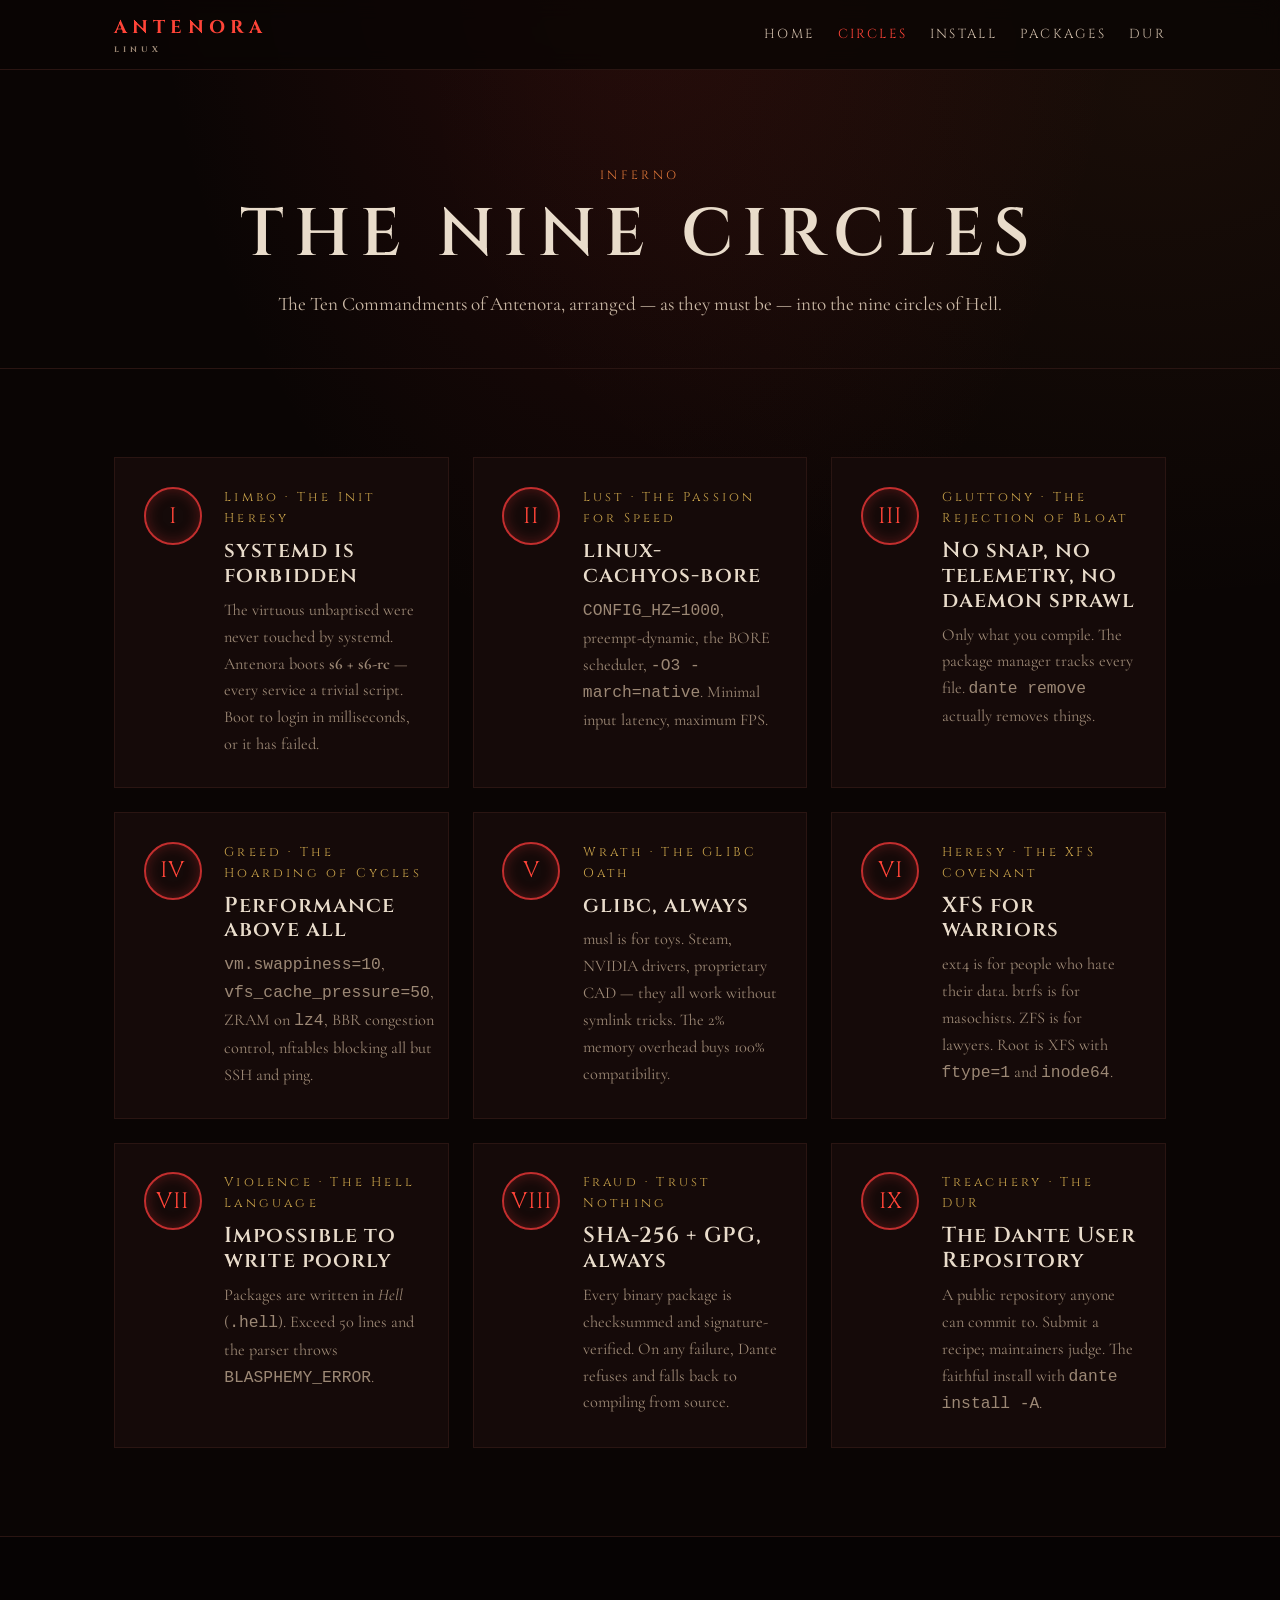
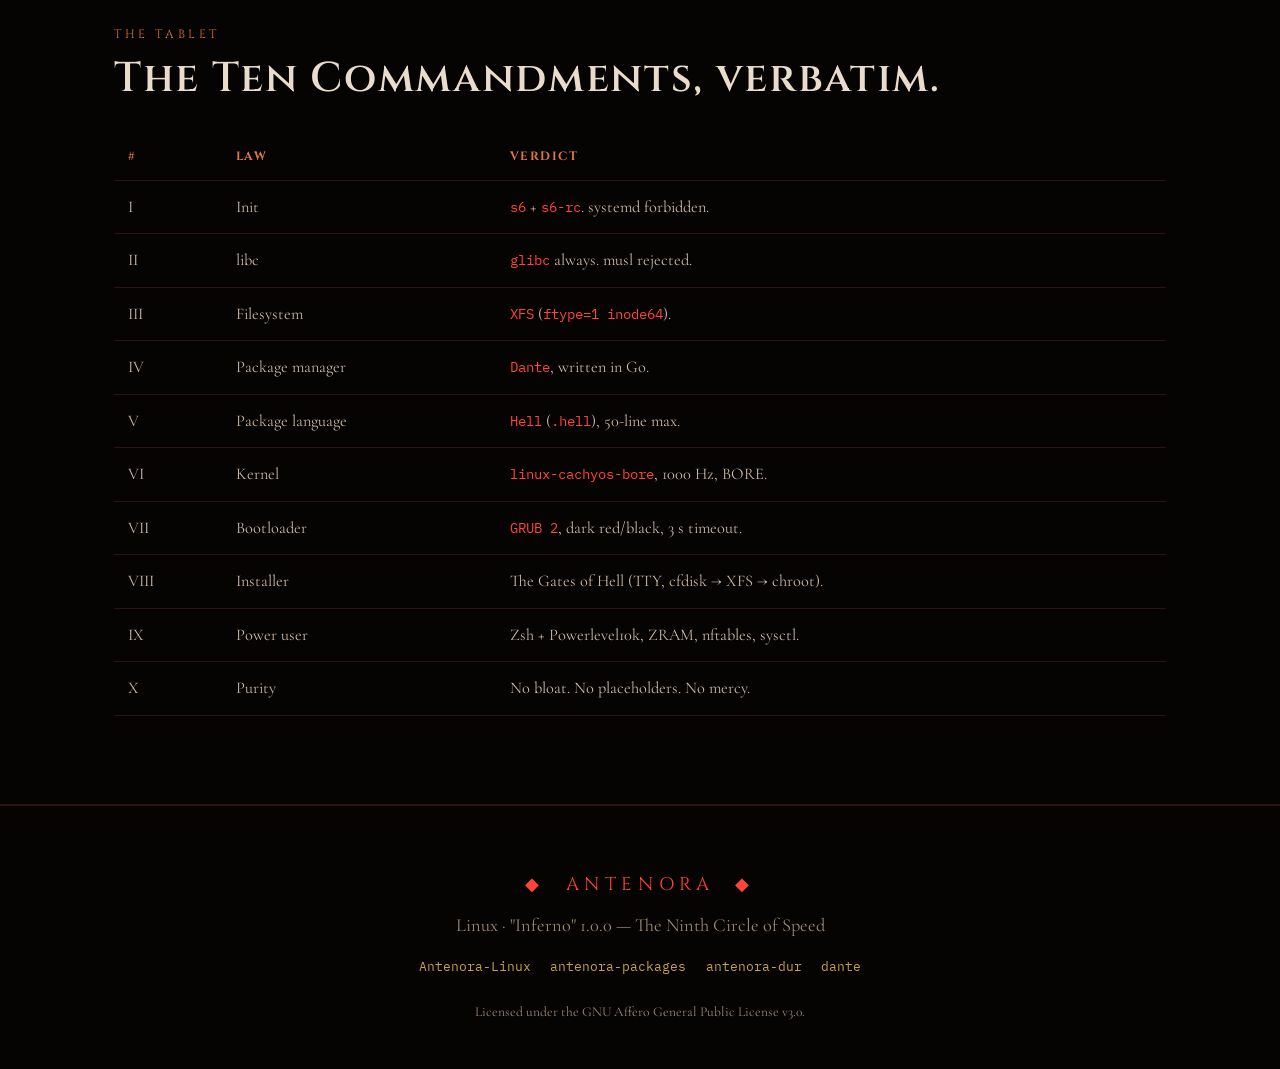
==== docs/circles.html @ 0f2cb162 "Add the Antenora website — a descent through the Inferno - Five-page static site themed on Dante's I" ====
<!doctype html>
<html lang="en">
<head>
  <meta charset="utf-8">
  <meta name="viewport" content="width=device-width, initial-scale=1">
  <title>The Nine Circles — Antenora Linux</title>
  <meta name="description" content="Antenora's philosophy, mapped to the nine circles of Dante's Inferno: s6, glibc, XFS, and the Dante package manager.">
  <link rel="preconnect" href="https://fonts.googleapis.com">
  <link rel="preconnect" href="https://fonts.gstatic.com" crossorigin>
  <link href="https://fonts.googleapis.com/css2?family=Cinzel:wght@400;600;700&family=Cormorant+Garamond:ital,wght@0,400;0,500;1,400&family=IBM+Plex+Mono:wght@400;500&display=swap" rel="stylesheet">
  <link rel="stylesheet" href="style.css">
  <link rel="icon" href="favicon.png" type="image/png">
</head>
<body>

<nav>
  <div class="nav-inner">
    <a class="brand" href="index.html">Antenora<small>Linux</small></a>
    <div class="nav-links">
      <a href="index.html">Home</a>
      <a href="circles.html" class="active">Circles</a>
      <a href="install.html">Install</a>
      <a href="packages.html">Packages</a>
      <a href="dur.html">DUR</a>
    </div>
  </div>
</nav>

<header class="page-hero">
  <div class="container">
    <div class="eyebrow">Inferno</div>
    <h1>THE NINE CIRCLES</h1>
    <p>The Ten Commandments of Antenora, arranged — as they must be — into the nine circles of Hell.</p>
  </div>
</header>

<section>
  <div class="container">
    <div class="grid two">
      <div class="card circle reveal">
        <div class="ring">I</div>
        <div>
          <div class="num">Limbo · The Init Heresy</div>
          <h3>systemd is forbidden</h3>
          <p>The virtuous unbaptised were never touched by systemd. Antenora boots <strong>s6 + s6-rc</strong> — every service a trivial script. Boot to login in milliseconds, or it has failed.</p>
        </div>
      </div>
      <div class="card circle reveal">
        <div class="ring">II</div>
        <div>
          <div class="num">Lust · The Passion for Speed</div>
          <h3>linux-cachyos-bore</h3>
          <p><code>CONFIG_HZ=1000</code>, preempt-dynamic, the BORE scheduler, <code>-O3 -march=native</code>. Minimal input latency, maximum FPS.</p>
        </div>
      </div>
      <div class="card circle reveal">
        <div class="ring">III</div>
        <div>
          <div class="num">Gluttony · The Rejection of Bloat</div>
          <h3>No snap, no telemetry, no daemon sprawl</h3>
          <p>Only what you compile. The package manager tracks every file. <code>dante remove</code> actually removes things.</p>
        </div>
      </div>
      <div class="card circle reveal">
        <div class="ring">IV</div>
        <div>
          <div class="num">Greed · The Hoarding of Cycles</div>
          <h3>Performance above all</h3>
          <p><code>vm.swappiness=10</code>, <code>vfs_cache_pressure=50</code>, ZRAM on <code>lz4</code>, BBR congestion control, nftables blocking all but SSH and ping.</p>
        </div>
      </div>
      <div class="card circle reveal">
        <div class="ring">V</div>
        <div>
          <div class="num">Wrath · The GLIBC Oath</div>
          <h3>glibc, always</h3>
          <p>musl is for toys. Steam, NVIDIA drivers, proprietary CAD — they all work without symlink tricks. The 2% memory overhead buys 100% compatibility.</p>
        </div>
      </div>
      <div class="card circle reveal">
        <div class="ring">VI</div>
        <div>
          <div class="num">Heresy · The XFS Covenant</div>
          <h3>XFS for warriors</h3>
          <p>ext4 is for people who hate their data. btrfs is for masochists. ZFS is for lawyers. Root is XFS with <code>ftype=1</code> and <code>inode64</code>.</p>
        </div>
      </div>
      <div class="card circle reveal">
        <div class="ring">VII</div>
        <div>
          <div class="num">Violence · The Hell Language</div>
          <h3>Impossible to write poorly</h3>
          <p>Packages are written in <em>Hell</em> (<code>.hell</code>). Exceed 50 lines and the parser throws <code>BLASPHEMY_ERROR</code>.</p>
        </div>
      </div>
      <div class="card circle reveal">
        <div class="ring">VIII</div>
        <div>
          <div class="num">Fraud · Trust Nothing</div>
          <h3>SHA-256 + GPG, always</h3>
          <p>Every binary package is checksummed and signature-verified. On any failure, Dante refuses and falls back to compiling from source.</p>
        </div>
      </div>
      <div class="card circle reveal">
        <div class="ring">IX</div>
        <div>
          <div class="num">Treachery · The DUR</div>
          <h3>The Dante User Repository</h3>
          <p>A public repository anyone can commit to. Submit a recipe; maintainers judge. The faithful install with <code>dante install -A</code>.</p>
        </div>
      </div>
    </div>
  </div>
</section>

<section class="alt">
  <div class="container">
    <div class="eyebrow">The Tablet</div>
    <h2 class="reveal">The Ten Commandments, verbatim.</h2>
    <table style="margin-top:2rem">
      <thead><tr><th>#</th><th>Law</th><th>Verdict</th></tr></thead>
      <tbody>
        <tr><td>I</td><td>Init</td><td><code>s6</code> + <code>s6-rc</code>. systemd forbidden.</td></tr>
        <tr><td>II</td><td>libc</td><td><code>glibc</code> always. musl rejected.</td></tr>
        <tr><td>III</td><td>Filesystem</td><td><code>XFS</code> (<code>ftype=1 inode64</code>).</td></tr>
        <tr><td>IV</td><td>Package manager</td><td><code>Dante</code>, written in Go.</td></tr>
        <tr><td>V</td><td>Package language</td><td><code>Hell</code> (<code>.hell</code>), 50-line max.</td></tr>
        <tr><td>VI</td><td>Kernel</td><td><code>linux-cachyos-bore</code>, 1000&nbsp;Hz, BORE.</td></tr>
        <tr><td>VII</td><td>Bootloader</td><td><code>GRUB 2</code>, dark red/black, 3&nbsp;s timeout.</td></tr>
        <tr><td>VIII</td><td>Installer</td><td>The Gates of Hell (TTY, cfdisk → XFS → chroot).</td></tr>
        <tr><td>IX</td><td>Power user</td><td>Zsh + Powerlevel10k, ZRAM, nftables, sysctl.</td></tr>
        <tr><td>X</td><td>Purity</td><td>No bloat. No placeholders. No mercy.</td></tr>
      </tbody>
    </table>
  </div>
</section>

<footer>
  <div class="container">
    <div style="font-family:var(--display); letter-spacing:.3em; color:var(--red-bright)">◆ &nbsp;ANTENORA&nbsp; ◆</div>
    <p style="margin-top:.6rem; color:var(--muted)">Linux · "Inferno" 1.0.0 — The Ninth Circle of Speed</p>
    <div class="repos">
      <a href="https://github.com/AstralZX/Antenora-Linux">Antenora-Linux</a>
      <a href="https://github.com/AstralZX/antenora-packages">antenora-packages</a>
      <a href="https://github.com/AstralZX/antenora-dur">antenora-dur</a>
      <a href="https://github.com/AstralZX/dante">dante</a>
    </div>
    <p class="legal">Licensed under the GNU Affero General Public License v3.0.</p>
  </div>
</footer>

<script src="main.js"></script>
</body>
</html>
---- docs/style.css ----
/* =========================================================================
   ANTENORA — The Ninth Circle of Speed
   A descent through Dante's Inferno, rendered in CSS.
   ========================================================================= */

:root {
  --bg: #0a0504;
  --bg-deep: #060303;
  --surface: #150a09;
  --surface-2: #1c0e0c;
  --line: #2a1512;
  --red: #c22e2e;
  --red-bright: #ff4438;
  --red-deep: #7c1d1d;
  --ember: #e0783a;
  --gold: #c8a24a;
  --ink: #e9dccb;
  --ink-dim: #cbb9a6;
  --muted: #9c8875;
  --serif: "Cormorant Garamond", "Georgia", serif;
  --display: "Cinzel", "Trajan Pro", serif;
  --mono: "IBM Plex Mono", "SFMono-Regular", "Menlo", monospace;
  --maxw: 1100px;
}

* { margin: 0; padding: 0; box-sizing: border-box; }

html { scroll-behavior: smooth; }

body {
  background: var(--bg);
  color: var(--ink);
  font-family: var(--serif);
  font-size: 1.15rem;
  line-height: 1.65;
  -webkit-font-smoothing: antialiased;
  background-image:
    radial-gradient(ellipse at 50% -20%, rgba(194,46,46,.16), transparent 55%),
    radial-gradient(ellipse at 90% 10%, rgba(224,120,58,.07), transparent 45%);
  background-attachment: fixed;
}

::selection { background: var(--red); color: #fff; }

a { color: var(--gold); text-decoration: none; }
a:hover { color: var(--ember); }

h1, h2, h3, h4 { font-family: var(--display); font-weight: 600; color: var(--ink); line-height: 1.15; }
h2 { font-size: clamp(1.8rem, 3.5vw, 2.6rem); letter-spacing: .04em; }
h3 { font-size: 1.35rem; letter-spacing: .05em; }

.container { max-width: var(--maxw); margin: 0 auto; padding: 0 1.5rem; }

/* ---- Nav ----------------------------------------------------------------- */
nav {
  position: sticky; top: 0; z-index: 50;
  background: rgba(10,5,4,.82);
  backdrop-filter: blur(10px);
  border-bottom: 1px solid var(--line);
}
.nav-inner { display: flex; align-items: center; gap: 1.75rem; max-width: var(--maxw); margin: 0 auto; padding: .8rem 1.5rem; }
.brand { font-family: var(--display); font-weight: 700; font-size: 1.15rem; letter-spacing: .28em; color: var(--red-bright); text-transform: uppercase; white-space: nowrap; }
.brand small { display: block; font-size: .5rem; letter-spacing: .5em; color: var(--muted); }
.nav-links { display: flex; gap: 1.4rem; margin-left: auto; }
.nav-links a { font-family: var(--display); font-size: .82rem; letter-spacing: .18em; text-transform: uppercase; color: var(--ink-dim); }
.nav-links a:hover { color: var(--ember); }
.nav-links a.active { color: var(--red-bright); }

/* ---- Hero ----------------------------------------------------------------- */
.hero {
  position: relative; min-height: 92vh;
  display: flex; align-items: center; justify-content: center; text-align: center;
  overflow: hidden;
}
#embers { position: absolute; inset: 0; width: 100%; height: 100%; }
.hero-inner { position: relative; z-index: 2; padding: 4rem 1.5rem; }
.hero .invocation { font-family: var(--display); letter-spacing: .55em; text-transform: uppercase; color: var(--red-bright); font-size: clamp(.85rem, 1.8vw, 1.15rem); margin-bottom: .6rem; }
.hero h1 {
  font-size: clamp(3rem, 11vw, 8rem);
  letter-spacing: .18em;
  font-weight: 700;
  background: linear-gradient(180deg, #f4e7d8 0%, #c22e2e 55%, #7c1d1d 100%);
  -webkit-background-clip: text; background-clip: text; color: transparent;
}
.hero .subtitle { font-size: clamp(1rem, 2.2vw, 1.35rem); color: var(--ink-dim); font-style: italic; margin-top: .4rem; }
.crest { color: var(--red-bright); font-family: var(--mono); font-size: clamp(.5rem, 1.4vw, .78rem); line-height: 1.05; margin: 2rem auto; text-shadow: 0 0 14px rgba(255,68,56,.55); white-space: pre; display: inline-block; }
.cta-row { display: flex; gap: 1rem; justify-content: center; flex-wrap: wrap; margin-top: 1.5rem; }
.btn {
  font-family: var(--display); letter-spacing: .16em; text-transform: uppercase;
  font-size: .85rem; padding: .85rem 1.8rem; border: 1px solid var(--red);
  color: var(--ink); transition: all .25s ease; cursor: pointer; display: inline-block;
}
.btn.primary { background: var(--red); border-color: var(--red); color: #120505; font-weight: 700; }
.btn.primary:hover { background: var(--red-bright); border-color: var(--red-bright); box-shadow: 0 0 24px rgba(255,68,56,.45); }
.btn.ghost:hover { border-color: var(--ember); color: var(--ember); box-shadow: 0 0 18px rgba(224,120,58,.25); }
.scroll-hint { position: absolute; bottom: 1.4rem; left: 50%; transform: translateX(-50%); color: var(--muted); font-family: var(--display); font-size: .7rem; letter-spacing: .3em; animation: bob 2.2s infinite; }
@keyframes bob { 0%,100% { transform: translate(-50%,0); } 50% { transform: translate(-50%,8px); } }

/* ---- Sections -------------------------------------------------------------- */
section { padding: 5.5rem 0; }
section.alt { background: var(--bg-deep); border-top: 1px solid var(--line); border-bottom: 1px solid var(--line); }
.eyebrow { font-family: var(--display); letter-spacing: .3em; text-transform: uppercase; font-size: .75rem; color: var(--ember); margin-bottom: .6rem; }
.lede { max-width: 42rem; color: var(--ink-dim); font-size: 1.25rem; }

/* quote strip */
.quote-strip { text-align: center; padding: 3.5rem 0; }
.quote-strip blockquote { font-size: clamp(1.3rem, 3vw, 2rem); font-style: italic; color: var(--ink); max-width: 52rem; margin: 0 auto; }
.quote-strip cite { display: block; margin-top: 1rem; font-family: var(--display); font-style: normal; font-size: .8rem; letter-spacing: .25em; text-transform: uppercase; color: var(--muted); }

/* cards */
.grid { display: grid; gap: 1.5rem; }
.grid.two { grid-template-columns: repeat(auto-fit, minmax(280px, 1fr)); }
.grid.three { grid-template-columns: repeat(auto-fit, minmax(240px, 1fr)); }
.card {
  background: var(--surface); border: 1px solid var(--line); padding: 1.8rem;
  transition: transform .25s ease, border-color .25s ease, box-shadow .25s ease;
}
.card:hover { transform: translateY(-4px); border-color: var(--red); box-shadow: 0 12px 34px rgba(194,46,46,.22); }
.card .num { font-family: var(--display); font-size: .8rem; letter-spacing: .25em; color: var(--gold); }
.card h3 { margin: .6rem 0 .5rem; }
.card p { color: var(--muted); font-size: 1.02rem; }

/* circles */
.circle { display: flex; gap: 1.4rem; align-items: flex-start; }
.circle .ring {
  flex: 0 0 auto; width: 58px; height: 58px; border-radius: 50%;
  border: 2px solid var(--red); display: grid; place-items: center;
  font-family: var(--display); font-size: 1.4rem; color: var(--red-bright);
  box-shadow: inset 0 0 14px rgba(194,46,46,.35);
}

/* tables */
table { width: 100%; border-collapse: collapse; }
th, td { text-align: left; padding: .8rem .9rem; border-bottom: 1px solid var(--line); }
th { font-family: var(--display); letter-spacing: .12em; text-transform: uppercase; font-size: .75rem; color: var(--ember); }
td { color: var(--ink-dim); font-size: 1.02rem; }
td code { font-family: var(--mono); font-size: .9rem; color: var(--red-bright); }

/* terminal + code */
.terminal, .code {
  background: #0c0605; border: 1px solid var(--line); border-radius: 6px;
  padding: 1.4rem 1.6rem; font-family: var(--mono); font-size: .9rem; line-height: 1.7;
  overflow-x: auto; box-shadow: 0 20px 50px rgba(0,0,0,.5);
}
.terminal { color: var(--ink-dim); }
.terminal .prompt { color: var(--red-bright); }
.terminal .ok { color: var(--gold); }
.terminal .dim { color: var(--muted); }
.code { color: #d7c6b2; }
.code .c { color: #6f5f50; font-style: italic; }   /* comment */
.code .k { color: var(--red-bright); }              /* keyword */
.code .s { color: var(--gold); }                    /* string */
.code .v { color: var(--ember); }                   /* variable */

/* steps */
.steps { counter-reset: step; }
.step { display: flex; gap: 1.4rem; margin-bottom: 1.6rem; }
.step::before {
  counter-increment: step; content: counter(step);
  flex: 0 0 auto; width: 44px; height: 44px; border: 1px solid var(--red);
  display: grid; place-items: center; font-family: var(--display); color: var(--red-bright); font-size: 1.1rem;
}
.step h3 { font-size: 1.15rem; }
.step p { color: var(--muted); }

/* footer */
footer { border-top: 1px solid var(--line); padding: 4rem 0 3rem; text-align: center; background: var(--bg-deep); }
footer .crest { font-size: .6rem; margin: 1rem 0; }
footer .legal { color: var(--muted); font-size: .85rem; margin-top: 1.5rem; }
footer .repos { display: flex; gap: 1.2rem; justify-content: center; flex-wrap: wrap; margin-top: 1rem; }
footer .repos a { font-family: var(--mono); font-size: .8rem; }

/* reveal */
.reveal { opacity: 0; transform: translateY(24px); transition: opacity .7s ease, transform .7s ease; }
.reveal.in { opacity: 1; transform: none; }

/* misc */
.page-hero { padding: 6rem 0 3rem; text-align: center; border-bottom: 1px solid var(--line); }
.page-hero h1 { font-size: clamp(2.4rem, 6vw, 4.2rem); letter-spacing: .14em; }
.page-hero p { color: var(--ink-dim); max-width: 46rem; margin: 1rem auto 0; font-size: 1.2rem; }
.rule { text-align: center; color: var(--red-deep); letter-spacing: .6em; margin: 1rem 0; }
kbd { font-family: var(--mono); font-size: .82em; background: var(--surface-2); border: 1px solid var(--line); border-radius: 4px; padding: .1em .45em; color: var(--ink); }

@media (max-width: 640px) {
  .nav-links { gap: 1rem; }
  .nav-links a { font-size: .7rem; letter-spacing: .08em; }
  section { padding: 3.5rem 0; }
}

@media (prefers-reduced-motion: reduce) {
  * { animation: none !important; transition: none !important; }
  .reveal { opacity: 1; transform: none; }
}
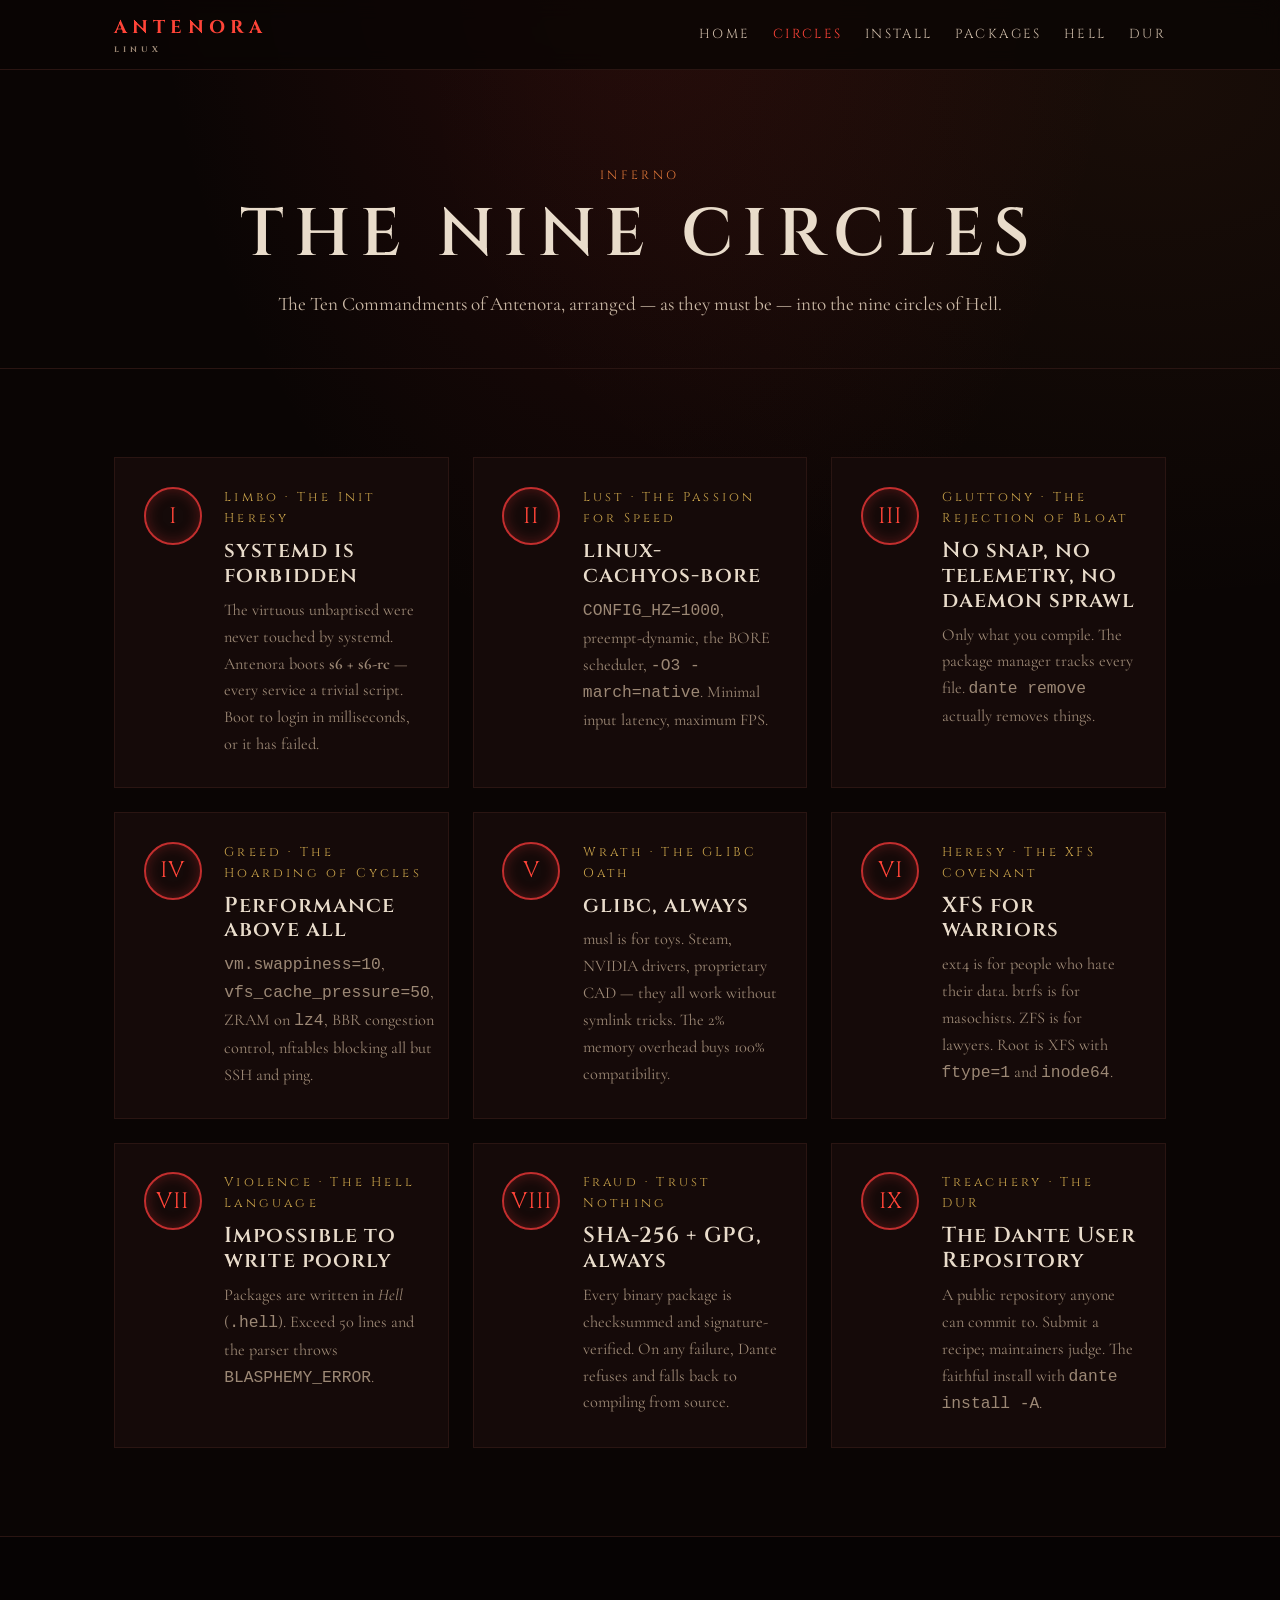
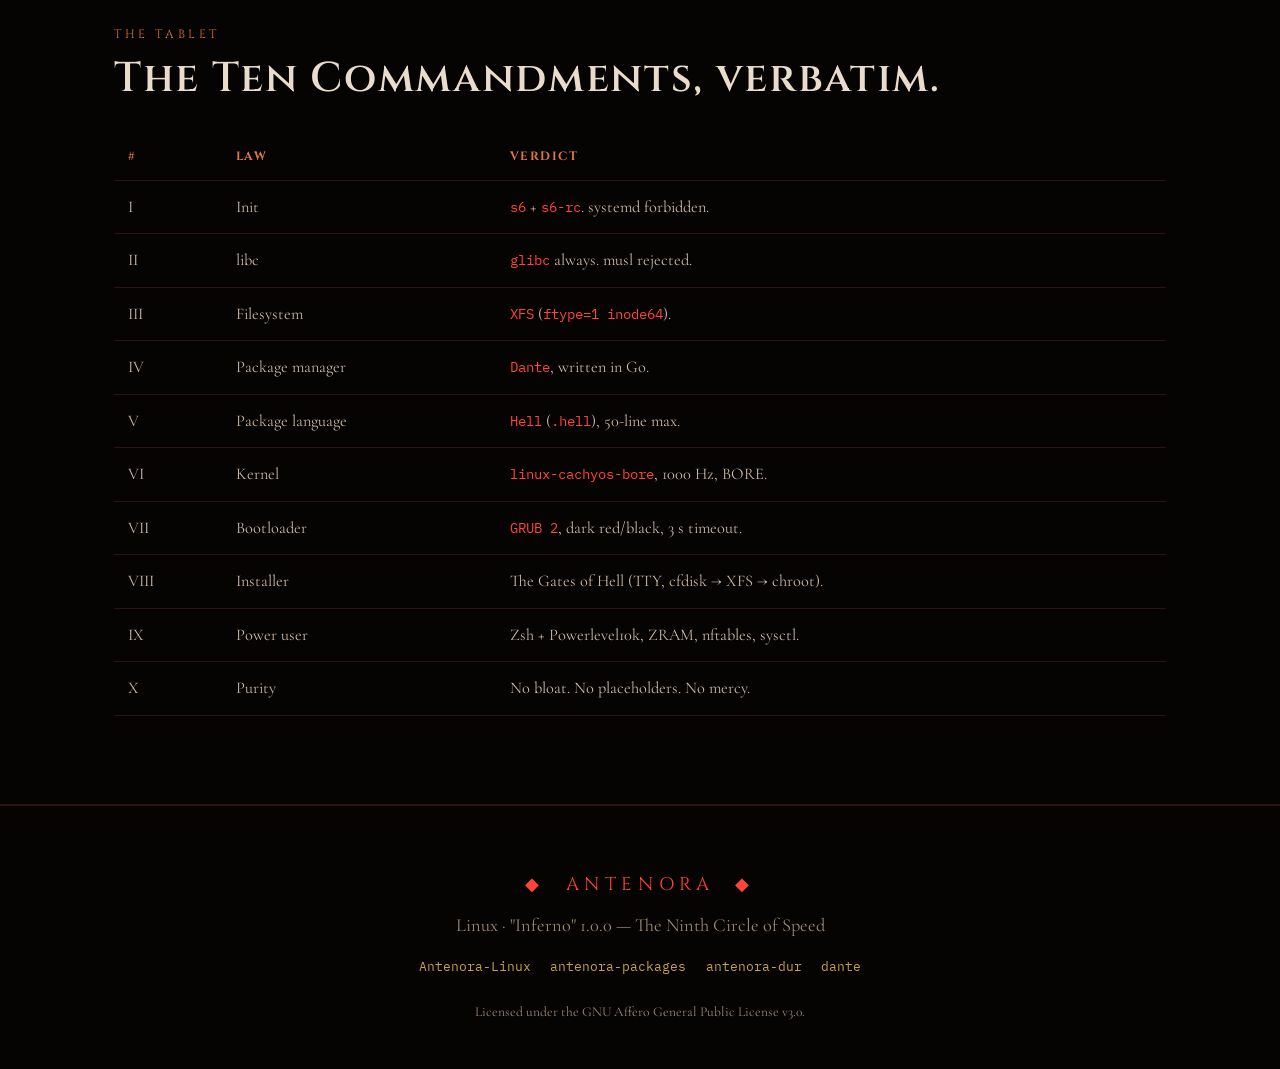
==== commit 44ef978e: "Manual install + complete site guides - Remove the automated installer; Antenora is now installed by" ====
--- a/docs/circles.html
+++ b/docs/circles.html
@@ -21,6 +21,7 @@
       <a href="circles.html" class="active">Circles</a>
       <a href="install.html">Install</a>
       <a href="packages.html">Packages</a>
+      <a href="hell.html">Hell</a>
       <a href="dur.html">DUR</a>
     </div>
   </div>
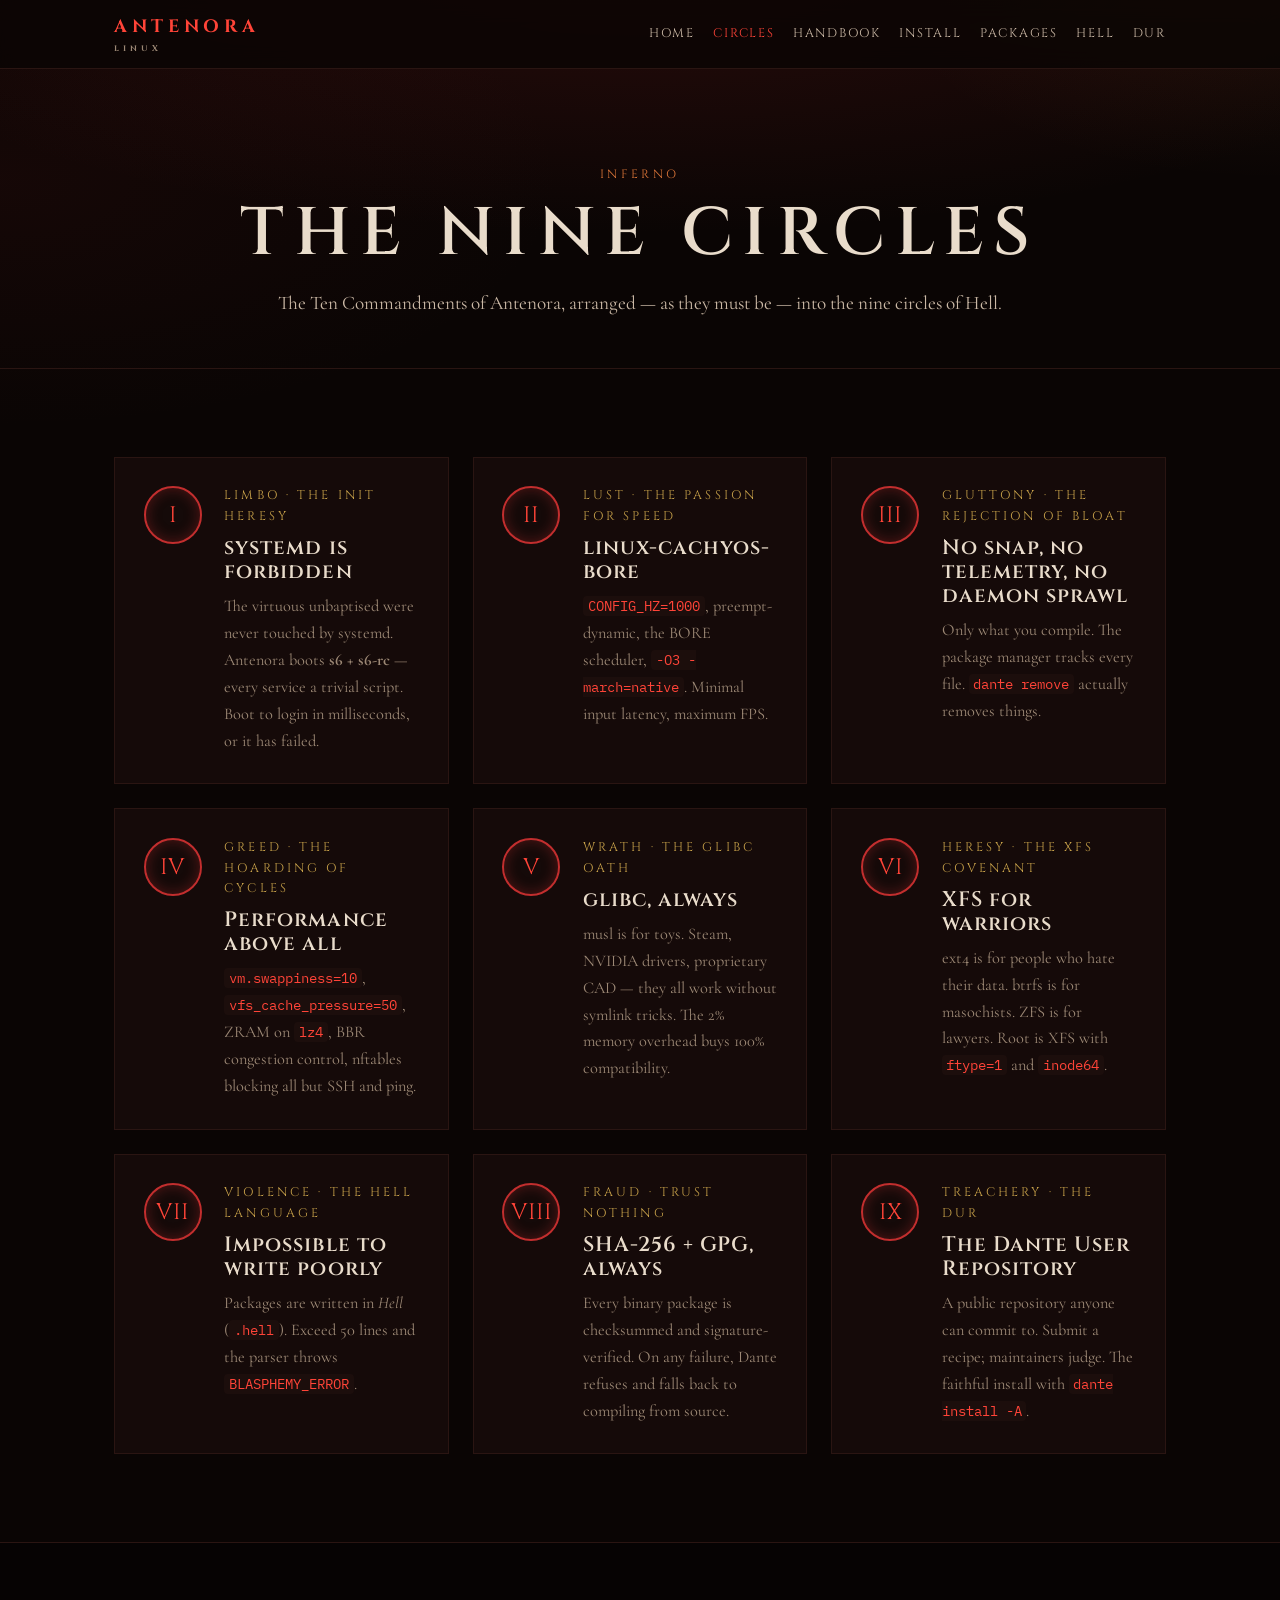
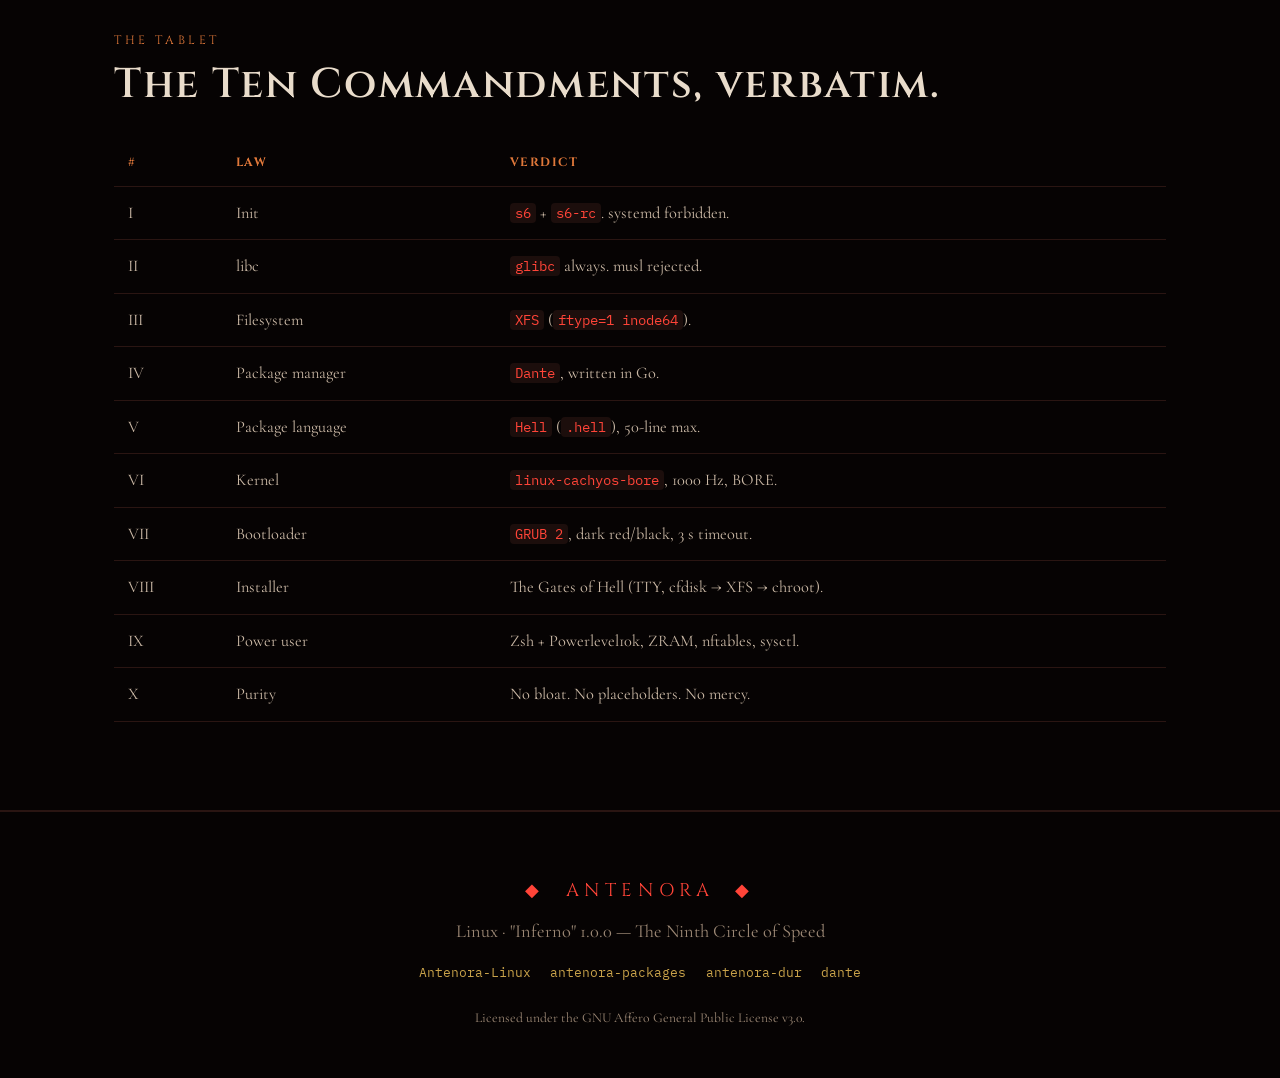
==== commit b0347fd5: "The Antenora Handbook + a full site redesign - docs/handbook.md: the complete Gentoo-style Handbook " ====
--- a/docs/circles.html
+++ b/docs/circles.html
@@ -19,6 +19,7 @@
     <div class="nav-links">
       <a href="index.html">Home</a>
       <a href="circles.html" class="active">Circles</a>
+      <a href="handbook.html">Handbook</a>
       <a href="install.html">Install</a>
       <a href="packages.html">Packages</a>
       <a href="hell.html">Hell</a>
--- a/docs/style.css
+++ b/docs/style.css
@@ -35,34 +35,42 @@
   line-height: 1.65;
   -webkit-font-smoothing: antialiased;
   background-image:
-    radial-gradient(ellipse at 50% -20%, rgba(194,46,46,.16), transparent 55%),
-    radial-gradient(ellipse at 90% 10%, rgba(224,120,58,.07), transparent 45%);
+    radial-gradient(ellipse 120% 60% at 50% -10%, rgba(194,46,46,.20), transparent 60%),
+    radial-gradient(ellipse 60% 40% at 100% 0%, rgba(224,120,58,.08), transparent 50%),
+    radial-gradient(ellipse 80% 50% at 0% 20%, rgba(124,29,29,.10), transparent 55%);
   background-attachment: fixed;
 }
 
 ::selection { background: var(--red); color: #fff; }
 
-a { color: var(--gold); text-decoration: none; }
+a { color: var(--gold); text-decoration: none; transition: color .2s ease; }
 a:hover { color: var(--ember); }
 
 h1, h2, h3, h4 { font-family: var(--display); font-weight: 600; color: var(--ink); line-height: 1.15; }
 h2 { font-size: clamp(1.8rem, 3.5vw, 2.6rem); letter-spacing: .04em; }
-h3 { font-size: 1.35rem; letter-spacing: .05em; }
+h3 { font-size: 1.3rem; letter-spacing: .05em; }
 
 .container { max-width: var(--maxw); margin: 0 auto; padding: 0 1.5rem; }
+
+/* ---- scroll progress ----------------------------------------------------- */
+.progress {
+  position: fixed; top: 0; left: 0; height: 2px; width: 0; z-index: 100;
+  background: linear-gradient(90deg, var(--red-deep), var(--red-bright), var(--ember));
+  box-shadow: 0 0 8px rgba(255,68,56,.6);
+}
 
 /* ---- Nav ----------------------------------------------------------------- */
 nav {
   position: sticky; top: 0; z-index: 50;
   background: rgba(10,5,4,.82);
-  backdrop-filter: blur(10px);
+  backdrop-filter: blur(12px);
   border-bottom: 1px solid var(--line);
 }
-.nav-inner { display: flex; align-items: center; gap: 1.75rem; max-width: var(--maxw); margin: 0 auto; padding: .8rem 1.5rem; }
-.brand { font-family: var(--display); font-weight: 700; font-size: 1.15rem; letter-spacing: .28em; color: var(--red-bright); text-transform: uppercase; white-space: nowrap; }
+.nav-inner { display: flex; align-items: center; gap: 1.4rem; max-width: var(--maxw); margin: 0 auto; padding: .8rem 1.5rem; }
+.brand { font-family: var(--display); font-weight: 700; font-size: 1.12rem; letter-spacing: .26em; color: var(--red-bright); text-transform: uppercase; white-space: nowrap; }
 .brand small { display: block; font-size: .5rem; letter-spacing: .5em; color: var(--muted); }
-.nav-links { display: flex; gap: 1.4rem; margin-left: auto; }
-.nav-links a { font-family: var(--display); font-size: .82rem; letter-spacing: .18em; text-transform: uppercase; color: var(--ink-dim); }
+.nav-links { display: flex; gap: 1.15rem; margin-left: auto; }
+.nav-links a { font-family: var(--display); font-size: .78rem; letter-spacing: .14em; text-transform: uppercase; color: var(--ink-dim); }
 .nav-links a:hover { color: var(--ember); }
 .nav-links a.active { color: var(--red-bright); }
 
@@ -73,6 +81,10 @@
   overflow: hidden;
 }
 #embers { position: absolute; inset: 0; width: 100%; height: 100%; }
+.hero::after {
+  content: ""; position: absolute; inset: 0; pointer-events: none;
+  background: radial-gradient(ellipse at center, transparent 40%, rgba(6,3,3,.85) 100%);
+}
 .hero-inner { position: relative; z-index: 2; padding: 4rem 1.5rem; }
 .hero .invocation { font-family: var(--display); letter-spacing: .55em; text-transform: uppercase; color: var(--red-bright); font-size: clamp(.85rem, 1.8vw, 1.15rem); margin-bottom: .6rem; }
 .hero h1 {
@@ -81,6 +93,7 @@
   font-weight: 700;
   background: linear-gradient(180deg, #f4e7d8 0%, #c22e2e 55%, #7c1d1d 100%);
   -webkit-background-clip: text; background-clip: text; color: transparent;
+  filter: drop-shadow(0 0 30px rgba(194,46,46,.35));
 }
 .hero .subtitle { font-size: clamp(1rem, 2.2vw, 1.35rem); color: var(--ink-dim); font-style: italic; margin-top: .4rem; }
 .crest { color: var(--red-bright); font-family: var(--mono); font-size: clamp(.5rem, 1.4vw, .78rem); line-height: 1.05; margin: 2rem auto; text-shadow: 0 0 14px rgba(255,68,56,.55); white-space: pre; display: inline-block; }
@@ -90,8 +103,8 @@
   font-size: .85rem; padding: .85rem 1.8rem; border: 1px solid var(--red);
   color: var(--ink); transition: all .25s ease; cursor: pointer; display: inline-block;
 }
-.btn.primary { background: var(--red); border-color: var(--red); color: #120505; font-weight: 700; }
-.btn.primary:hover { background: var(--red-bright); border-color: var(--red-bright); box-shadow: 0 0 24px rgba(255,68,56,.45); }
+.btn.primary { background: linear-gradient(180deg, var(--red-bright), var(--red)); border-color: var(--red); color: #120505; font-weight: 700; }
+.btn.primary:hover { box-shadow: 0 0 26px rgba(255,68,56,.55); transform: translateY(-1px); }
 .btn.ghost:hover { border-color: var(--ember); color: var(--ember); box-shadow: 0 0 18px rgba(224,120,58,.25); }
 .scroll-hint { position: absolute; bottom: 1.4rem; left: 50%; transform: translateX(-50%); color: var(--muted); font-family: var(--display); font-size: .7rem; letter-spacing: .3em; animation: bob 2.2s infinite; }
 @keyframes bob { 0%,100% { transform: translate(-50%,0); } 50% { transform: translate(-50%,8px); } }
@@ -102,12 +115,10 @@
 .eyebrow { font-family: var(--display); letter-spacing: .3em; text-transform: uppercase; font-size: .75rem; color: var(--ember); margin-bottom: .6rem; }
 .lede { max-width: 42rem; color: var(--ink-dim); font-size: 1.25rem; }
 
-/* quote strip */
 .quote-strip { text-align: center; padding: 3.5rem 0; }
 .quote-strip blockquote { font-size: clamp(1.3rem, 3vw, 2rem); font-style: italic; color: var(--ink); max-width: 52rem; margin: 0 auto; }
 .quote-strip cite { display: block; margin-top: 1rem; font-family: var(--display); font-style: normal; font-size: .8rem; letter-spacing: .25em; text-transform: uppercase; color: var(--muted); }
 
-/* cards */
 .grid { display: grid; gap: 1.5rem; }
 .grid.two { grid-template-columns: repeat(auto-fit, minmax(280px, 1fr)); }
 .grid.three { grid-template-columns: repeat(auto-fit, minmax(240px, 1fr)); }
@@ -116,11 +127,10 @@
   transition: transform .25s ease, border-color .25s ease, box-shadow .25s ease;
 }
 .card:hover { transform: translateY(-4px); border-color: var(--red); box-shadow: 0 12px 34px rgba(194,46,46,.22); }
-.card .num { font-family: var(--display); font-size: .8rem; letter-spacing: .25em; color: var(--gold); }
+.card .num { font-family: var(--display); font-size: .78rem; letter-spacing: .25em; text-transform: uppercase; color: var(--gold); }
 .card h3 { margin: .6rem 0 .5rem; }
 .card p { color: var(--muted); font-size: 1.02rem; }
 
-/* circles */
 .circle { display: flex; gap: 1.4rem; align-items: flex-start; }
 .circle .ring {
   flex: 0 0 auto; width: 58px; height: 58px; border-radius: 50%;
@@ -129,30 +139,27 @@
   box-shadow: inset 0 0 14px rgba(194,46,46,.35);
 }
 
-/* tables */
 table { width: 100%; border-collapse: collapse; }
 th, td { text-align: left; padding: .8rem .9rem; border-bottom: 1px solid var(--line); }
 th { font-family: var(--display); letter-spacing: .12em; text-transform: uppercase; font-size: .75rem; color: var(--ember); }
 td { color: var(--ink-dim); font-size: 1.02rem; }
-td code { font-family: var(--mono); font-size: .9rem; color: var(--red-bright); }
-
-/* terminal + code */
+td code, p code, li code { font-family: var(--mono); font-size: .86em; color: var(--red-bright); background: var(--surface-2); padding: .08em .35em; border-radius: 4px; }
+
 .terminal, .code {
-  background: #0c0605; border: 1px solid var(--line); border-radius: 6px;
-  padding: 1.4rem 1.6rem; font-family: var(--mono); font-size: .9rem; line-height: 1.7;
-  overflow-x: auto; box-shadow: 0 20px 50px rgba(0,0,0,.5);
+  background: #0c0605; border: 1px solid var(--line); border-radius: 8px;
+  padding: 1.4rem 1.6rem; font-family: var(--mono); font-size: .9rem; line-height: 1.75;
+  overflow-x: auto; box-shadow: 0 20px 50px rgba(0,0,0,.5), inset 0 0 30px rgba(194,46,46,.04);
 }
 .terminal { color: var(--ink-dim); }
 .terminal .prompt { color: var(--red-bright); }
 .terminal .ok { color: var(--gold); }
 .terminal .dim { color: var(--muted); }
 .code { color: #d7c6b2; }
-.code .c { color: #6f5f50; font-style: italic; }   /* comment */
-.code .k { color: var(--red-bright); }              /* keyword */
-.code .s { color: var(--gold); }                    /* string */
-.code .v { color: var(--ember); }                   /* variable */
-
-/* steps */
+.code .c { color: #6f5f50; font-style: italic; }
+.code .k { color: var(--red-bright); }
+.code .s { color: var(--gold); }
+.code .v { color: var(--ember); }
+
 .steps { counter-reset: step; }
 .step { display: flex; gap: 1.4rem; margin-bottom: 1.6rem; }
 .step::before {
@@ -163,26 +170,59 @@
 .step h3 { font-size: 1.15rem; }
 .step p { color: var(--muted); }
 
-/* footer */
+/* ---- Handbook layout ------------------------------------------------------- */
+.handbook { display: flex; max-width: var(--maxw); margin: 0 auto; }
+.toc {
+  width: 250px; flex: 0 0 250px; position: sticky; top: 60px;
+  height: calc(100vh - 60px); overflow-y: auto; padding: 2rem 1.2rem 3rem;
+  border-right: 1px solid var(--line); background: rgba(10,5,4,.5);
+}
+.toc-title { font-family: var(--display); letter-spacing: .22em; text-transform: uppercase; font-size: .9rem; color: var(--red-bright); margin-bottom: 1.4rem; }
+.toc-part { font-family: var(--display); letter-spacing: .16em; text-transform: uppercase; font-size: .66rem; color: var(--ember); margin: 1.4rem 0 .5rem; }
+.toc a {
+  display: block; font-size: .88rem; color: var(--muted); padding: .24rem 0;
+  border-left: 2px solid transparent; padding-left: .7rem; transition: all .15s ease;
+}
+.toc a:hover { color: var(--ink); border-left-color: var(--red-deep); }
+.toc a.active { color: var(--red-bright); border-left-color: var(--red-bright); }
+
+.hb { flex: 1; min-width: 0; padding: 0 2.5rem 2rem; }
+.hb .page-hero { padding-top: 4rem; }
+.hb-section { padding: 2.5rem 0 0; }
+.hb-part {
+  font-family: var(--display); font-size: 1.6rem; letter-spacing: .2em; text-transform: uppercase;
+  color: var(--red-bright); text-align: center; padding: 1.5rem 0 2.5rem;
+  position: relative;
+}
+.hb-part::before, .hb-part::after { content: "◆"; color: var(--red-deep); margin: 0 1rem; font-size: .7rem; vertical-align: middle; }
+.hb h2 { margin-top: 2.2rem; }
+.hb h2:first-of-type { margin-top: 0; }
+.hb p { color: var(--ink-dim); margin-top: .7rem; }
+.hb pre { margin-top: .9rem; }
+
+/* ---- misc ------------------------------------------------------------------- */
+.page-hero { padding: 6rem 0 3rem; text-align: center; border-bottom: 1px solid var(--line); }
+.page-hero h1 { font-size: clamp(2.4rem, 6vw, 4.2rem); letter-spacing: .14em; }
+.page-hero p { color: var(--ink-dim); max-width: 46rem; margin: 1rem auto 0; font-size: 1.2rem; }
+.rule { text-align: center; color: var(--red-deep); letter-spacing: .6em; margin: 1rem 0; }
+
 footer { border-top: 1px solid var(--line); padding: 4rem 0 3rem; text-align: center; background: var(--bg-deep); }
 footer .crest { font-size: .6rem; margin: 1rem 0; }
 footer .legal { color: var(--muted); font-size: .85rem; margin-top: 1.5rem; }
 footer .repos { display: flex; gap: 1.2rem; justify-content: center; flex-wrap: wrap; margin-top: 1rem; }
 footer .repos a { font-family: var(--mono); font-size: .8rem; }
 
-/* reveal */
 .reveal { opacity: 0; transform: translateY(24px); transition: opacity .7s ease, transform .7s ease; }
 .reveal.in { opacity: 1; transform: none; }
 
-/* misc */
-.page-hero { padding: 6rem 0 3rem; text-align: center; border-bottom: 1px solid var(--line); }
-.page-hero h1 { font-size: clamp(2.4rem, 6vw, 4.2rem); letter-spacing: .14em; }
-.page-hero p { color: var(--ink-dim); max-width: 46rem; margin: 1rem auto 0; font-size: 1.2rem; }
-.rule { text-align: center; color: var(--red-deep); letter-spacing: .6em; margin: 1rem 0; }
-kbd { font-family: var(--mono); font-size: .82em; background: var(--surface-2); border: 1px solid var(--line); border-radius: 4px; padding: .1em .45em; color: var(--ink); }
+@media (max-width: 900px) {
+  .handbook { flex-direction: column; }
+  .toc { position: static; width: 100%; height: auto; border-right: none; border-bottom: 1px solid var(--line); }
+  .hb { padding: 0 1.5rem 2rem; }
+}
 
 @media (max-width: 640px) {
-  .nav-links { gap: 1rem; }
+  .nav-links { gap: .9rem; }
   .nav-links a { font-size: .7rem; letter-spacing: .08em; }
   section { padding: 3.5rem 0; }
 }
